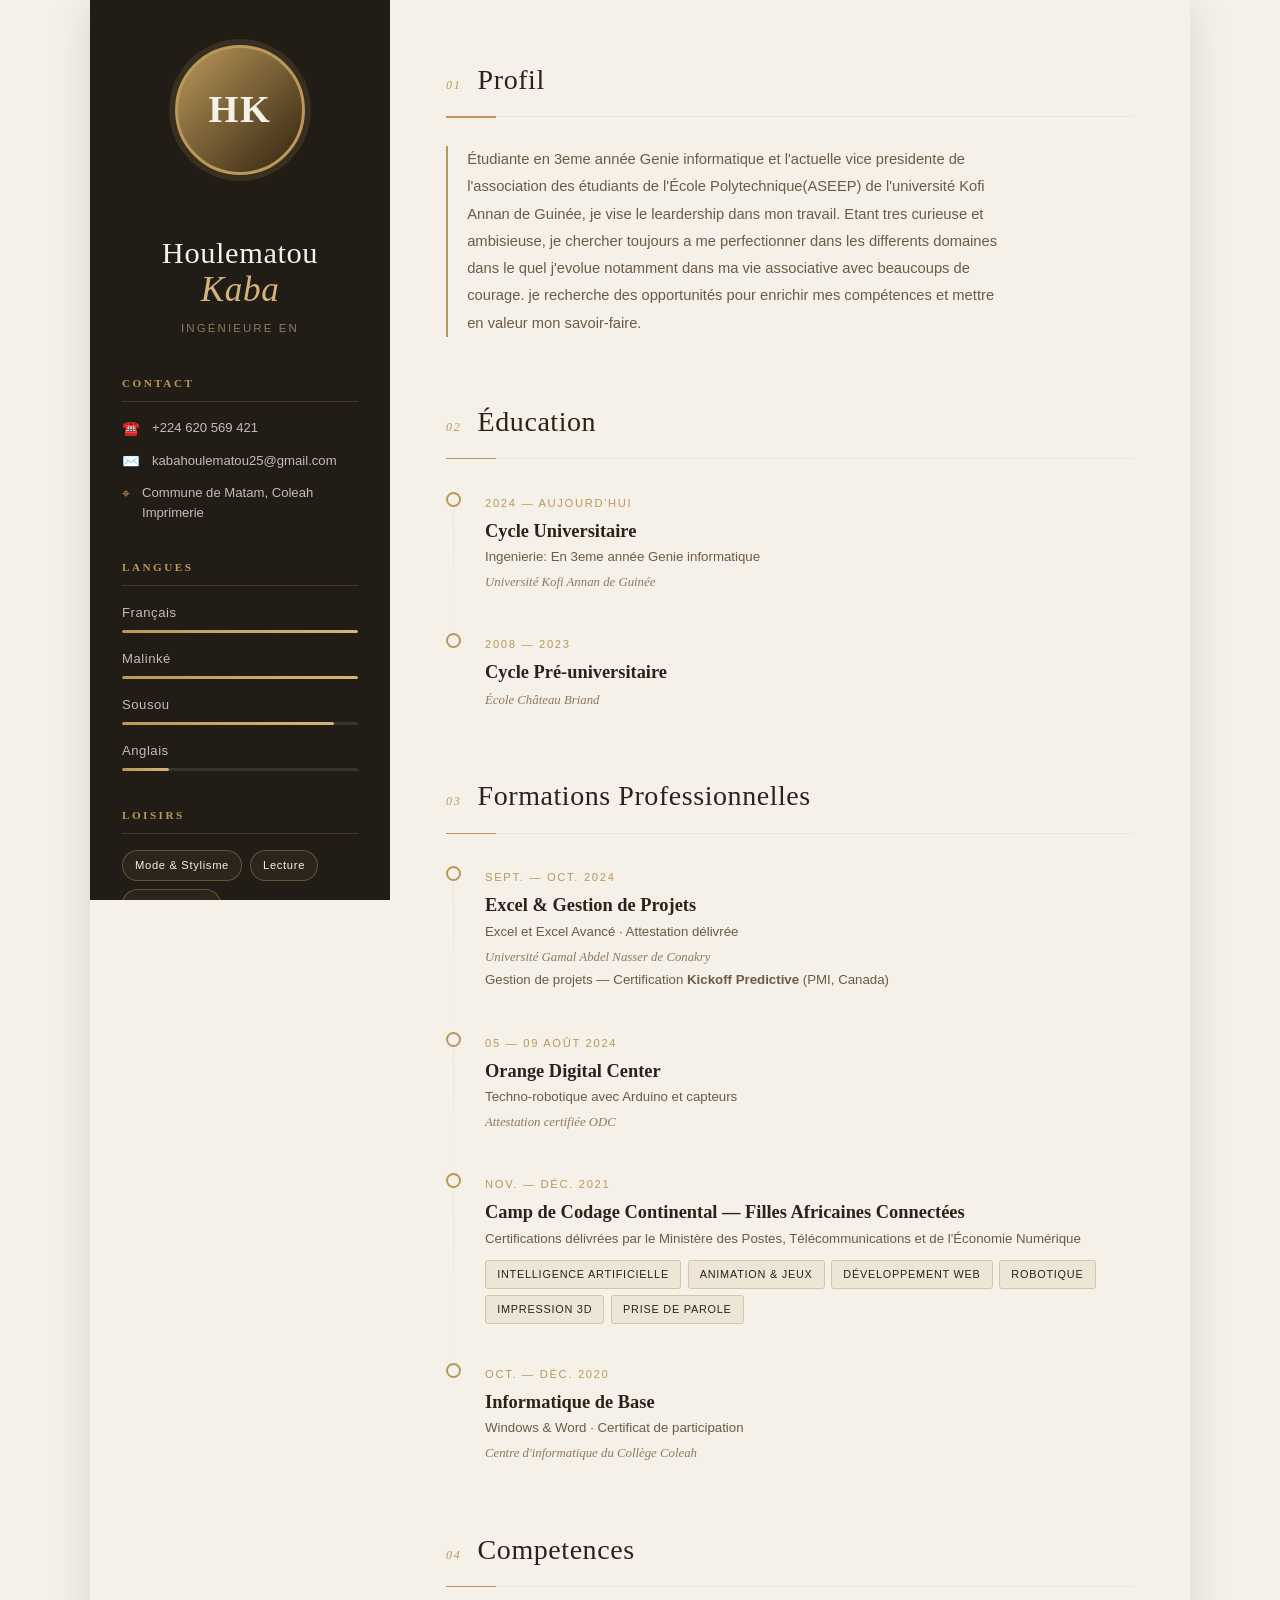
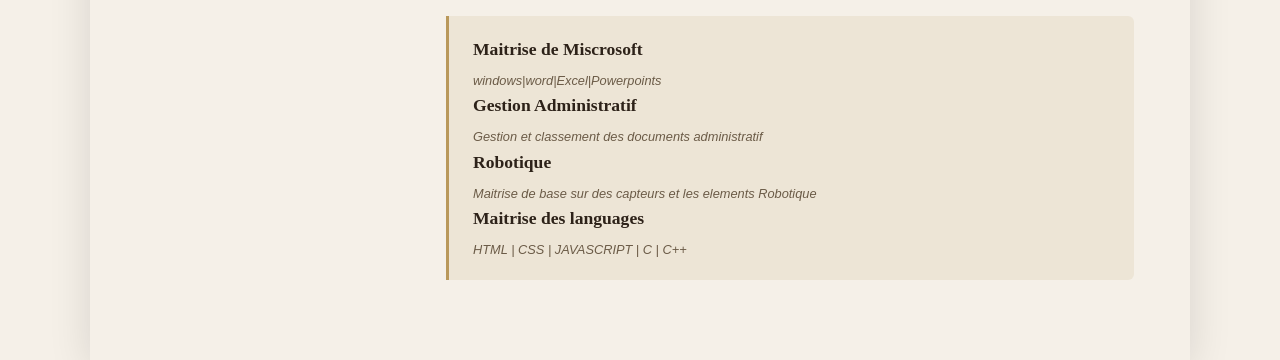
==== index.html @ 19786a0e "Add files via upload" ====
<!DOCTYPE html>
<html lang="en">
<head>
    <meta charset="UTF-8">
    <meta name="viewport" content="width=device-width, initial-scale=1.0">
     <link rel="stylesheet" href="../css/style6.css">
    <title>Mon CV</title>
</head>
<body>
      <div class="progress-bar" id="progressBar"></div>
  <button class="scroll-top" id="scrollTop" aria-label="Retour en haut">↑</button>

  <main class="cv-wrapper">

    <aside class="sidebar" id="sidebar">
      <div class="sidebar-inner">

        <div class="photo-frame reveal">
          <div class="photo-placeholder"><span>HK</span></div>
           <img id="im" src="../i" alt="" srcset=""><br>
          <div class="dans"></div>
        </div>

        <div class="sidebar-name reveal">
          <h1 class="name">Houlematou<br /><em>Kaba</em></h1>
          <p class="title-tag"></p>
        </div>

        <div class="contact-block reveal">
          <h3 class="sidebar-heading">Contact</h3>
          <ul class="contact-list">
            <li><span class="icon">☎️</span><a href="tel:+224620569421">+224 620 569 421</a></li>
            <li><span class="icon">✉️</span><a href="mailto:kabahoulematou25@gmail.com">kabahoulematou25@gmail.com</a></li>
            <li><span class="icon">⌖</span><span>Commune de Matam, Coleah Imprimerie</span></li>
          </ul>
        </div>

        <div class="languages-block reveal">
          <h3 class="sidebar-heading">Langues</h3>
          <ul class="lang-list">
            <li><span class="lang-name">Français</span><div class="lang-bar"><span class="lang-fill" data-width="100"></span></div></li>
            <li><span class="lang-name">Malinké</span><div class="lang-bar"><span class="lang-fill" data-width="100"></span></div></li>
            <li><span class="lang-name">Sousou</span><div class="lang-bar"><span class="lang-fill" data-width="90"></span></div></li>
            <li><span class="lang-name">Anglais</span><div class="lang-bar"><span class="lang-fill" data-width="20"></span></div></li>
          </ul>
        </div>

        <div class="hobbies-block reveal">
          <h3 class="sidebar-heading">Loisirs</h3>
          <div class="hobby-tags">
            <span class="tag">Mode &amp; Stylisme</span>
            <span class="tag">Lecture</span>
            <span class="tag">Art &amp; Culture</span>
          </div>
        </div>

      </div>
    </aside>

    <section class="main-content" id="mainContent">

      <article class="section reveal" id="profil">
        <div class="section-header">
          <span class="section-number">01</span>
          <h2 class="section-title">Profil</h2>
        </div>
        <p class="profile-text">
          Étudiante en 3eme année Genie informatique et l'actuelle vice presidente de l'association
          des étudiants de l'École Polytechnique(ASEEP) de l'université Kofi Annan de Guinée, je vise
          le leardership dans mon travail. Etant tres curieuse et ambisieuse, je chercher toujours a me perfectionner
          dans les differents domaines dans le quel j'evolue notamment dans ma vie associative avec beaucoups de courage. 
          je recherche des opportunités pour enrichir mes compétences et mettre en valeur mon
          savoir-faire.
        </p>
      </article>
       <article class="section reveal" id="education">
        <div class="section-header">
          <span class="section-number">02</span>
          <h2 class="section-title">Éducation</h2>
        </div>
        <div class="timeline">
          <div class="timeline-item">
            <div class="tl-marker"></div>
            <div class="tl-content">
              <span class="tl-date">2024 — aujourd'hui</span>
              <h3 class="tl-title">Cycle Universitaire</h3>
              <p class="tl-sub">
                Ingenierie:
                En 3eme année Genie informatique</p>
              <p class="tl-org">Université Kofi Annan de Guinée</p>
            </div>
          </div>
          <div class="timeline-item">
            <div class="tl-marker"></div>
            <div class="tl-content">
              <span class="tl-date">2008 — 2023</span>
              <h3 class="tl-title">Cycle Pré-universitaire</h3>
              <p class="tl-org">École Château Briand</p>
            </div>
          </div>
        </div>
      </article>

      <article class="section reveal" id="formations">
        <div class="section-header">
          <span class="section-number">03</span>
          <h2 class="section-title">Formations Professionnelles</h2>
        </div>
          <div class="timeline">

          <div class="timeline-item">
            <div class="tl-marker"></div>
            <div class="tl-content">
              <span class="tl-date">Sept. — Oct. 2024</span>
              <h3 class="tl-title">Excel &amp; Gestion de Projets</h3>
              <p class="tl-sub">Excel et Excel Avancé · Attestation délivrée</p>
              <p class="tl-org">Université Gamal Abdel Nasser de Conakry</p>
              <p class="tl-sub">Gestion de projets — Certification <strong>Kickoff Predictive</strong> (PMI, Canada)</p>
            </div>
          </div>

          <div class="timeline-item">
            <div class="tl-marker"></div>
            <div class="tl-content">
              <span class="tl-date">05 — 09 Août 2024</span>
              <h3 class="tl-title">Orange Digital Center</h3>
              <p class="tl-sub">Techno-robotique avec Arduino et capteurs</p>
              <p class="tl-org">Attestation certifiée ODC</p>
            </div>
          </div>

          <div class="timeline-item">
            <div class="tl-marker"></div>
            <div class="tl-content">
              <span class="tl-date">Nov. — Déc. 2021</span>
              <h3 class="tl-title">Camp de Codage Continental — Filles Africaines Connectées</h3>
              <p class="tl-sub">Certifications délivrées par le Ministère des Postes, Télécommunications et de l'Économie Numérique</p>
              <div class="badge-group">
                <span class="badge">Intelligence Artificielle</span>
                <span class="badge">Animation &amp; Jeux</span>
                <span class="badge">Développement Web</span>
                <span class="badge">Robotique</span>
                <span class="badge">Impression 3D</span>
                <span class="badge">Prise de parole</span>
              </div>
            </div>
          </div>

          <div class="timeline-item">
            <div class="tl-marker"></div>
            <div class="tl-content">
              <span class="tl-date">Oct. — Déc. 2020</span>
              <h3 class="tl-title">Informatique de Base</h3>
              <p class="tl-sub">Windows &amp; Word · Certificat de participation</p>
              <p class="tl-org">Centre d'informatique du Collège Coleah</p>
            </div>
          </div>

        </div>
      </article>

      <article class="section reveal" id="reference">
        <div class="section-header">
          <span class="section-number">04</span>
          <h2 class="section-title">Competences</h2>
        </div>
        <div class="ref-card">
          <p class="ref-org"> Maitrise de Miscrosoft </p>
          <p class="ref-note">windows|word|Excel|Powerpoints</p>
          <p class="ref-org"> Gestion Administratif </p>
          <p class="ref-note">Gestion et classement des documents administratif</p>
          <p class="ref-org">Robotique</p>
          <p class="ref-note">Maitrise de base sur des capteurs et les elements Robotique</p>
          <p class="ref-org">Maitrise des languages</p>
          <p class="ref-note">HTML | CSS | JAVASCRIPT | C | C++</p>
        </div>
      </article>

    </section>
  </main>

  <script src="../js/script6.js"></script>
</body>
</html>
---- css/style6.css ----
:root {
  --gold:       #b9985a;
  --gold-light: #d4b47a;
  --brown:      #2d2219;
  --cream:      #f5f0e8;
  --cream-alt:  #ede5d6;
  --warm-mid:   #8c7a61;
  --text:       #0c0c0c;
  --text-light: #6b5b47;
  --sidebar-bg: #211c16;
  --sidebar-w:  300px;
  --ff-display: 'Cormorant Garamond', serif;
  --ff-body:    'DM Sans', sans-serif;
  --radius:  6px;
  --shadow:  0 8px 40px rgba(0,0,0,.12);
  --trans:   .35s cubic-bezier(.4,0,.2,1);
}

*, *::before, *::after { box-sizing: border-box; margin: 0; padding: 0; }
html { scroll-behavior: smooth; }
body {
  background: var(--cream);
  color: var(--text);
  font-family: var(--ff-body);
  font-weight: 300;
  line-height: 1.7;
  -webkit-font-smoothing: antialiased;
}
a { color: var(--gold); text-decoration: none; transition: color var(--trans); }
a:hover { color: var(--gold-light); }

.progress-bar {
  position: fixed; top: 0; left: 0;
  height: 3px; width: 0%;
  background: linear-gradient(90deg, var(--gold), var(--gold-light));
  z-index: 999;
  transition: width .1s linear;
}

.scroll-top {
  position: fixed; bottom: 2rem; right: 2rem;
  width: 44px; height: 44px;
  border-radius: 50%;
  border: 1.5px solid var(--gold);
  background: var(--brown);
  color: var(--gold);
  font-size: 1.1rem; cursor: pointer;
  opacity: 0; transform: translateY(20px);
  transition: opacity var(--trans), transform var(--trans), background var(--trans);
  z-index: 900;
}
.scroll-top.visible { opacity: 1; transform: translateY(0); }
.scroll-top:hover { background: var(--gold); color: var(--brown); }

.cv-wrapper {
  display: flex; min-height: 100vh;
  max-width: 1100px; margin: 0 auto;
  box-shadow: var(--shadow);
}

.sidebar {
  width: var(--sidebar-w); min-width: var(--sidebar-w);
  background: var(--sidebar-bg); color: var(--cream);
  position: sticky; top: 0; height: 100vh;
  overflow-y: auto; overflow-x: hidden;
}
.sidebar::-webkit-scrollbar { width: 4px; }
.sidebar::-webkit-scrollbar-thumb { background: var(--warm-mid); border-radius: 4px; }

.sidebar-inner {
  padding: 2.8rem 2rem 3rem;
  display: flex; flex-direction: column; gap: 2.2rem;
}

.photo-frame { position: relative; width: 130px; margin: 0 auto; }
.photo-placeholder {
  width: 130px; height: 130px; border-radius: 50%;
  background: linear-gradient(135deg, var(--gold), #33240F);
  display: flex; align-items: center; justify-content: center;
  font-family: var(--ff-display); font-size: 2.4rem; font-weight: 600;
  color: var(--cream); letter-spacing: .04em;
  position: relative; z-index: 1;
  border: 3px solid var(--gold);
  box-shadow: 0 0 0 6px rgba(185,152,90,.15);
}
.photo-accent {
  position: absolute; bottom: -6px; right: -6px;
  width: 60px; height: 60px; border-radius: 50%;
  border: 1.5px solid var(--gold); opacity: .3;
}

.sidebar-name { text-align: center; }
.name {
  font-family: var(--ff-display); font-size: 1.9rem;
  font-weight: 300; line-height: 1.1;
  color: var(--cream); letter-spacing: .02em;
}
.name em {
  font-style: italic; color: var(--gold-light);
  font-size: 2.2rem; font-weight: 300; display: block;
}
.title-tag {
  margin-top: .6rem; font-size: .72rem;
  letter-spacing: .18em; text-transform: uppercase;
  color: var(--warm-mid); min-height: 1.2em;
}

.sidebar-heading {
  font-family: var(--ff-display); font-size: .7rem;
  letter-spacing: .22em; text-transform: uppercase;
  color: var(--gold); margin-bottom: 1rem;
  padding-bottom: .5rem;
  border-bottom: 1px solid rgba(185,152,90,.25);
}

.contact-list { list-style: none; display: flex; flex-direction: column; gap: .7rem; }
.contact-list li { display: flex; align-items: flex-start; gap: .75rem; font-size: .82rem; color: #c8bcac; line-height: 1.5; }
.contact-list .icon { color: var(--gold); font-size: .9rem; flex-shrink: 0; }
.contact-list a { color: #c8bcac; }
.contact-list a:hover { color: var(--gold-light); }

.lang-list { list-style: none; display: flex; flex-direction: column; gap: .95rem; }
.lang-list li { display: flex; flex-direction: column; gap: .35rem; }
.lang-name { font-size: .82rem; color: #c8bcac; letter-spacing: .04em; }
.lang-bar { height: 3px; background: rgba(255,255,255,.1); border-radius: 10px; overflow: hidden; }
.lang-fill {
  display: block; height: 100%; width: 0%;
  background: linear-gradient(90deg, var(--gold), var(--gold-light));
  border-radius: 10px;
  transition: width 1.2s cubic-bezier(.4,0,.2,1);
}

.hobby-tags { display: flex; flex-wrap: wrap; gap: .5rem; }
.tag {
  font-size: .7rem; letter-spacing: .06em; color: var(--cream);
  border: 1px solid rgba(185,152,90,.4); padding: .3rem .75rem;
  border-radius: 40px; background: rgba(185,152,90,.08);
  transition: background var(--trans), border-color var(--trans);
}
.tag:hover { background: rgba(185,152,90,.2); border-color: var(--gold); }

.main-content { flex: 1; padding: 3.5rem 3.5rem 5rem; background: var(--cream); }

.section { margin-bottom: 3.8rem; }
.section:last-child { margin-bottom: 0; }

.section-header {
  display: flex; align-items: baseline; gap: 1rem;
  margin-bottom: 1.8rem; padding-bottom: .8rem;
  border-bottom: 1.5px solid var(--cream-alt);
  position: relative;
}
.section-header::after {
  content: ''; position: absolute;
  bottom: -1.5px; left: 0;
  width: 50px; height: 1.5px;
  background: var(--gold);
}
.section-number {
  font-family: var(--ff-display); font-size: .75rem;
  color: var(--gold); letter-spacing: .15em; font-style: italic;
}
.section-title {
  font-family: var(--ff-display); font-size: 1.75rem;
  font-weight: 400; color: var(--brown); letter-spacing: .02em;
}

.profile-text {
  font-size: .92rem; color: var(--text-light);
  line-height: 1.85; max-width: 560px;
  border-left: 2px solid var(--gold); padding-left: 1.2rem;
}

.timeline { display: flex; flex-direction: column; }
.timeline-item { display: flex; gap: 1.5rem; position: relative; padding-bottom: 2.2rem; }
.timeline-item:last-child { padding-bottom: 0; }
.timeline-item::before {
  content: ''; position: absolute;
  left: 7px; top: 22px; bottom: 0; width: 1px;
  background: linear-gradient(to bottom, var(--cream-alt), transparent);
}
.timeline-item:last-child::before { display: none; }
.tl-marker {
  width: 15px; height: 15px; min-width: 15px;
  border-radius: 50%; background: var(--cream);
  border: 2px solid var(--gold); margin-top: .25rem;
  position: relative; z-index: 1;
  transition: background var(--trans);
}
.timeline-item:hover .tl-marker { background: var(--gold); }
.tl-content { flex: 1; }
.tl-date { font-size: .7rem; letter-spacing: .15em; text-transform: uppercase; color: var(--gold); font-weight: 500; }
.tl-title { font-family: var(--ff-display); font-size: 1.15rem; font-weight: 600; color: var(--brown); margin: .3rem 0 .15rem; line-height: 1.3; }
.tl-sub { font-size: .83rem; color: var(--text-light); line-height: 1.6; margin-bottom: .2rem; }
.tl-org { font-size: .8rem; font-style: italic; color: var(--warm-mid); font-family: var(--ff-display); margin-top: .3rem; }

.badge-group { display: flex; flex-wrap: wrap; gap: .4rem; margin-top: .7rem; }
.badge {
  font-size: .68rem; letter-spacing: .07em; text-transform: uppercase;
  color: var(--brown); background: var(--cream-alt);
  border: 1px solid #d4c4a8; padding: .25rem .7rem; border-radius: 3px;
  transition: background var(--trans), color var(--trans);
}
.badge:hover { background: var(--gold); color: #fff; border-color: var(--gold); }

.ref-card {
  background: var(--cream-alt); border-left: 3px solid var(--gold);
  padding: 1.2rem 1.5rem; border-radius: 0 var(--radius) var(--radius) 0;
}
.ref-org { font-family: var(--ff-display); font-size: 1.1rem; font-weight: 600; color: var(--brown); }
.ref-note { font-size: .8rem; color: var(--text-light); margin-top: .3rem; font-style: italic; }

.reveal { opacity: 0; transform: translateY(28px); transition: opacity .7s ease, transform .7s ease; }
.reveal.visible { opacity: 1; transform: translateY(0); }
.sidebar .reveal:nth-child(1) { transition-delay: .05s; }
.sidebar .reveal:nth-child(2) { transition-delay: .15s; }
.sidebar .reveal:nth-child(3) { transition-delay: .25s; }
.sidebar .reveal:nth-child(4) { transition-delay: .35s; }
.sidebar .reveal:nth-child(5) { transition-delay: .45s; }

@media (max-width: 900px) {
  :root { --sidebar-w: 240px; }
  .main-content { padding: 2.5rem 2rem 4rem; }
  .sidebar-inner { padding: 2rem 1.4rem 2.5rem; }
  .name { font-size: 1.6rem; }
  .name em { font-size: 1.9rem; }
}

@media (max-width: 640px) {
  .cv-wrapper { flex-direction: column; max-width: 100%; box-shadow: none; }
  .sidebar { width: 100%; min-width: 100%; height: auto; position: relative; }
  .sidebar-inner { padding: 2rem 1.5rem; flex-direction: row; flex-wrap: wrap; gap: 1.5rem; }
  .photo-frame { width: 90px; margin: 0; }
  .photo-placeholder { width: 90px; height: 90px; font-size: 1.6rem; }
  .photo-accent { width: 42px; height: 42px; }
  .sidebar-name { text-align: left; flex: 1; align-self: center; }
  .name { font-size: 1.5rem; }
  .name em { font-size: 1.7rem; }
  .contact-block, .languages-block, .hobbies-block { width: 100%; }
  .languages-block, .hobbies-block { width: calc(50% - .75rem); }
  .main-content { padding: 2rem 1.25rem 3rem; }
  .section-title { font-size: 1.45rem; }
  .scroll-top { bottom: 1.2rem; right: 1.2rem; }
}
@media (max-width: 420px) {
  .languages-block, .hobbies-block { width: 100%; }
}

@keyframes ripple-anim { to { transform: scale(2.5); opacity: 0; } }

@media print {
  .progress-bar, .scroll-top { display: none; }
  body { background: #fff; }
  .sidebar { position: relative; height: auto; }
  .cv-wrapper { box-shadow: none; max-width: 100%; }
  .reveal { opacity: 1 !important; transform: none !important; }
}
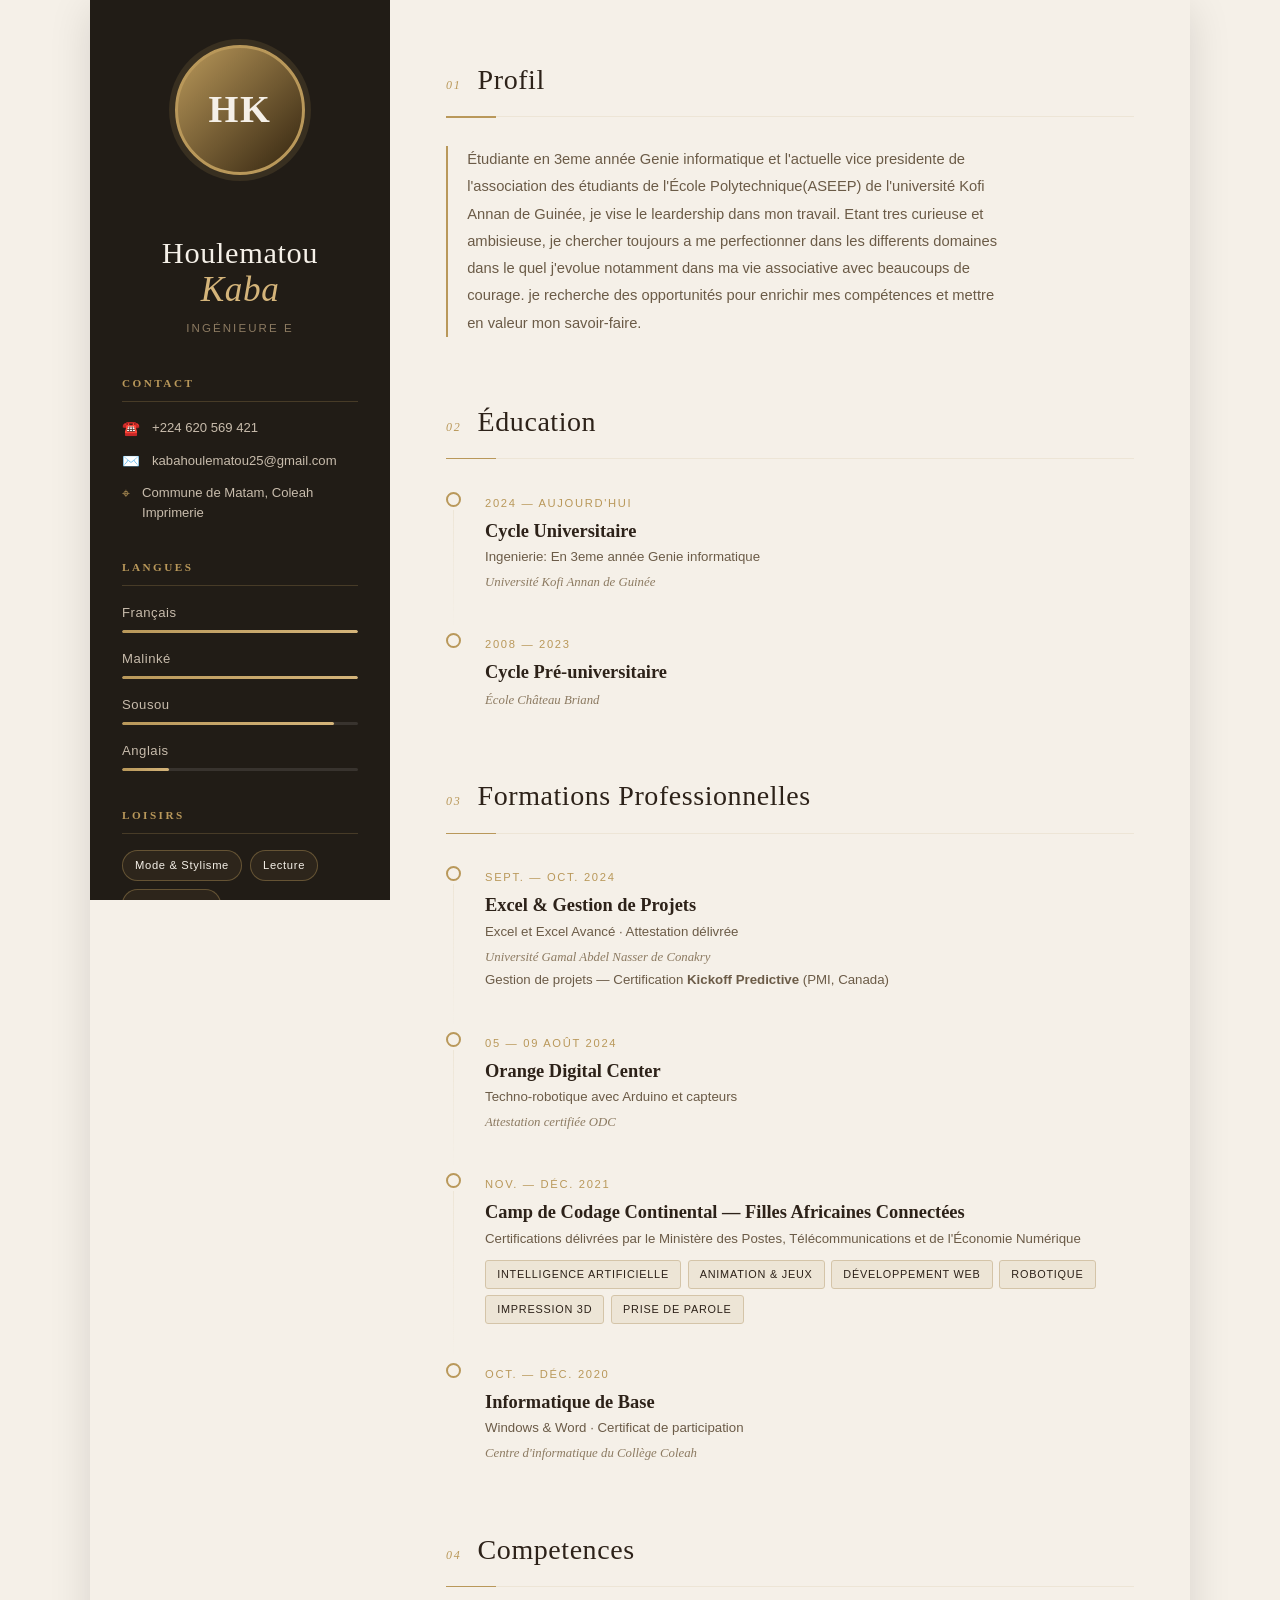
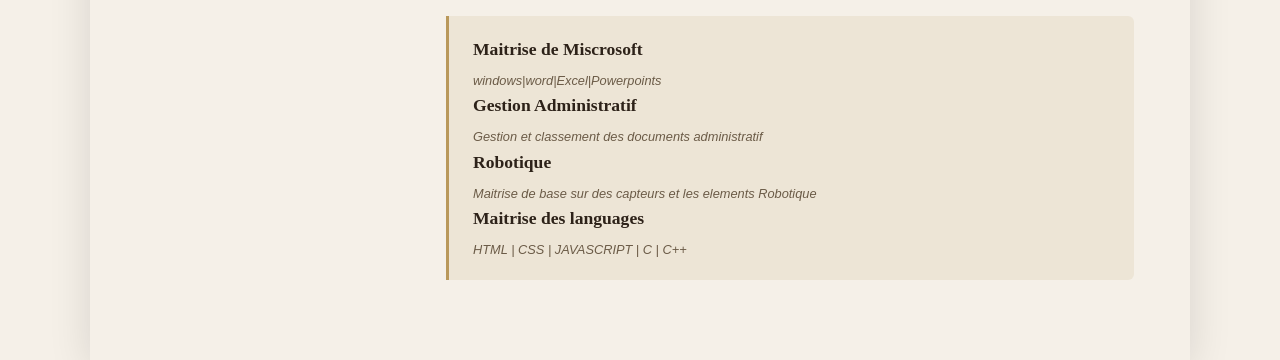
==== commit 70f80167: "Update index.html" ====
--- a/index.html
+++ b/index.html
@@ -3,7 +3,7 @@
 <head>
     <meta charset="UTF-8">
     <meta name="viewport" content="width=device-width, initial-scale=1.0">
-     <link rel="stylesheet" href="../css/style6.css">
+     <link rel="stylesheet" href="css/style6.css">
     <title>Mon CV</title>
 </head>
 <body>
@@ -179,6 +179,6 @@
     </section>
   </main>
 
-  <script src="../js/script6.js"></script>
+  <script src="js/script6.js"></script>
 </body>
-</html>+</html>
